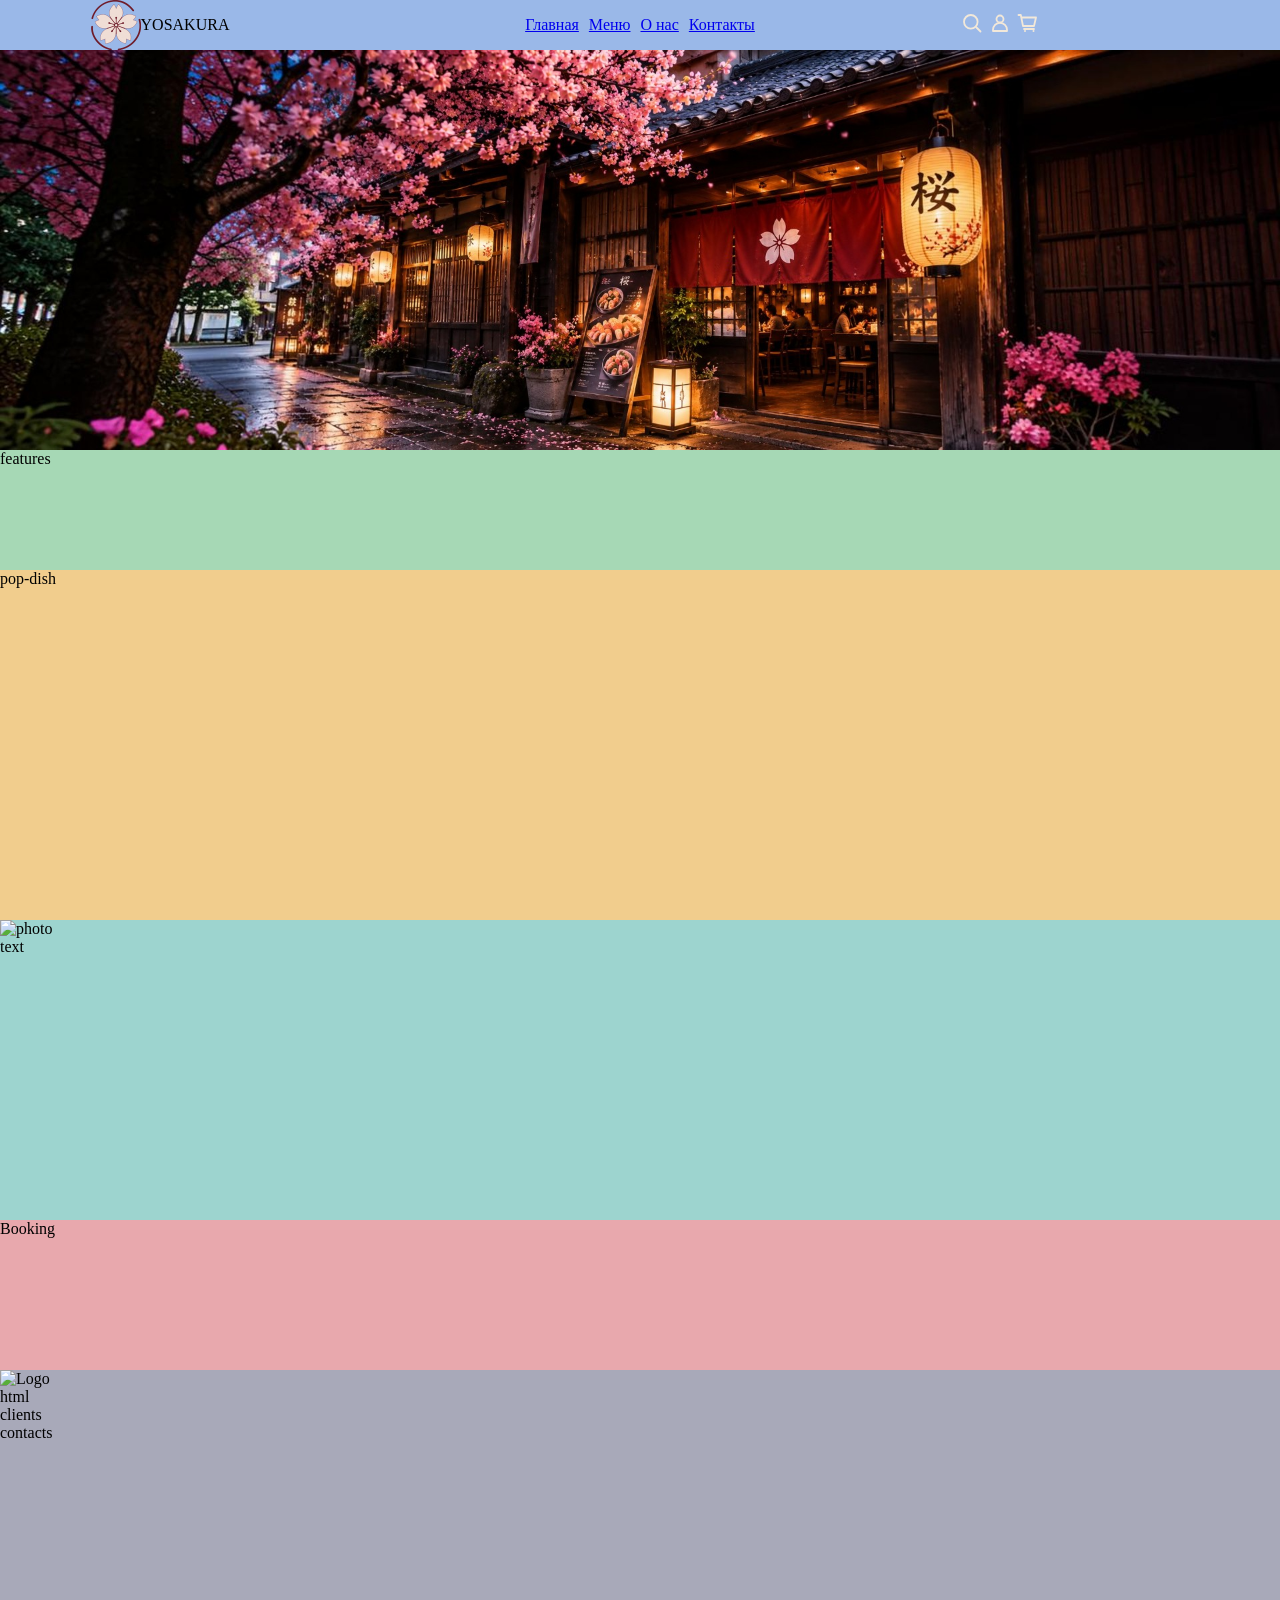
==== index.html @ 7509bf15 "first commit" ====
<!DOCTYPE html>
<html lang="en">
<head>
    <meta charset="UTF-8">
    <meta name="viewport" content="width=device-width, initial-scale=1.0">
    <link rel="stylesheet" href="style.css">
    <title>Yosakura</title>
</head>
<body>
    <div id ="wrapper">
        <header id ="header">
            <div class="logo">
                <img src="/img/logo.png" alt="logo">
                <span>YOSAKURA</span>
            </div>

            <nav>
                <a href="index.html">Главная</a>
                <a href="menu.html">Меню</a>
                <a href="about.html">О нас</a>
                <a href="contacts.html">Контакты</a>
            </nav>

            <div id = "icons">
                <img src="/img/search.svg" alt="search">
                <img src="/img/account.svg" alt="account">
                <img src="/img/cart.svg" alt="cart">
            </div>

        </header>

        <div id ="body">
            
            <div id="hero">
                <img src="/img/banner_pc.png" alt="banner">
            </div>
            
            <div id="features">
                features
            </div>

            <div id ="pop-dish">
                pop-dish
            </div>

            <div id = "about">
                <div class ="photo">
                    <img src="..." alt="photo">
                </div>
                <div class ="text">
                    text
                </div>
            </div>

            <div id = "booking">
                Booking
            </div>
        </div>

        <footer id ="footer">
            <div class="logo">
                <img src="..." alt="Logo">
            </div>
            <div class="html">html</div>
            <div class="for-clients">clients</div>
            <div class="contacts">contacts</div>
        </footer>

    </div>
</body>
</html>
---- style.css ----
* {
    margin: 0;
    padding: 0;
    box-sizing: border-box;
}

#wrapper {
    display: grid;
    grid-template-columns: 1fr;
    grid-template-rows: auto 1fr auto;
    min-height: 100vh;
}

#header {
    display:grid;
    grid-template-columns: 1fr 2fr 1fr;
    background-color: #9ab8e8;
    min-height: 5vh;
    align-items: center;
}

#header .logo{
    display:flex;
    align-items: center;
    justify-content: center;

}

#header .logo img{
    width: 50px;
}

#header .logo img{
    width: 50px;
}

#header nav{
    display:flex;
    justify-content: center;
    gap:10px;
}



#body {
    display: flex;
    flex-direction: column;
}

#hero {
    display:flex;
    background-color: #d4a3d8;
    width:100%;
    justify-content: center;
    
}

#hero img{
    width:100%;
}

#features {
    background-color: #a6d8b5;
    min-height: 120px;
}

#pop-dish {
    background-color: #f1cd8d;
    min-height: 350px;
}

#about {
    background-color: #9dd4cf;
    min-height: 300px;
}

#booking {
    background-color: #e8a8ad;
    min-height: 150px;
}

#footer {
    background-color: #a8a9b9;
    min-height: 250px;
}
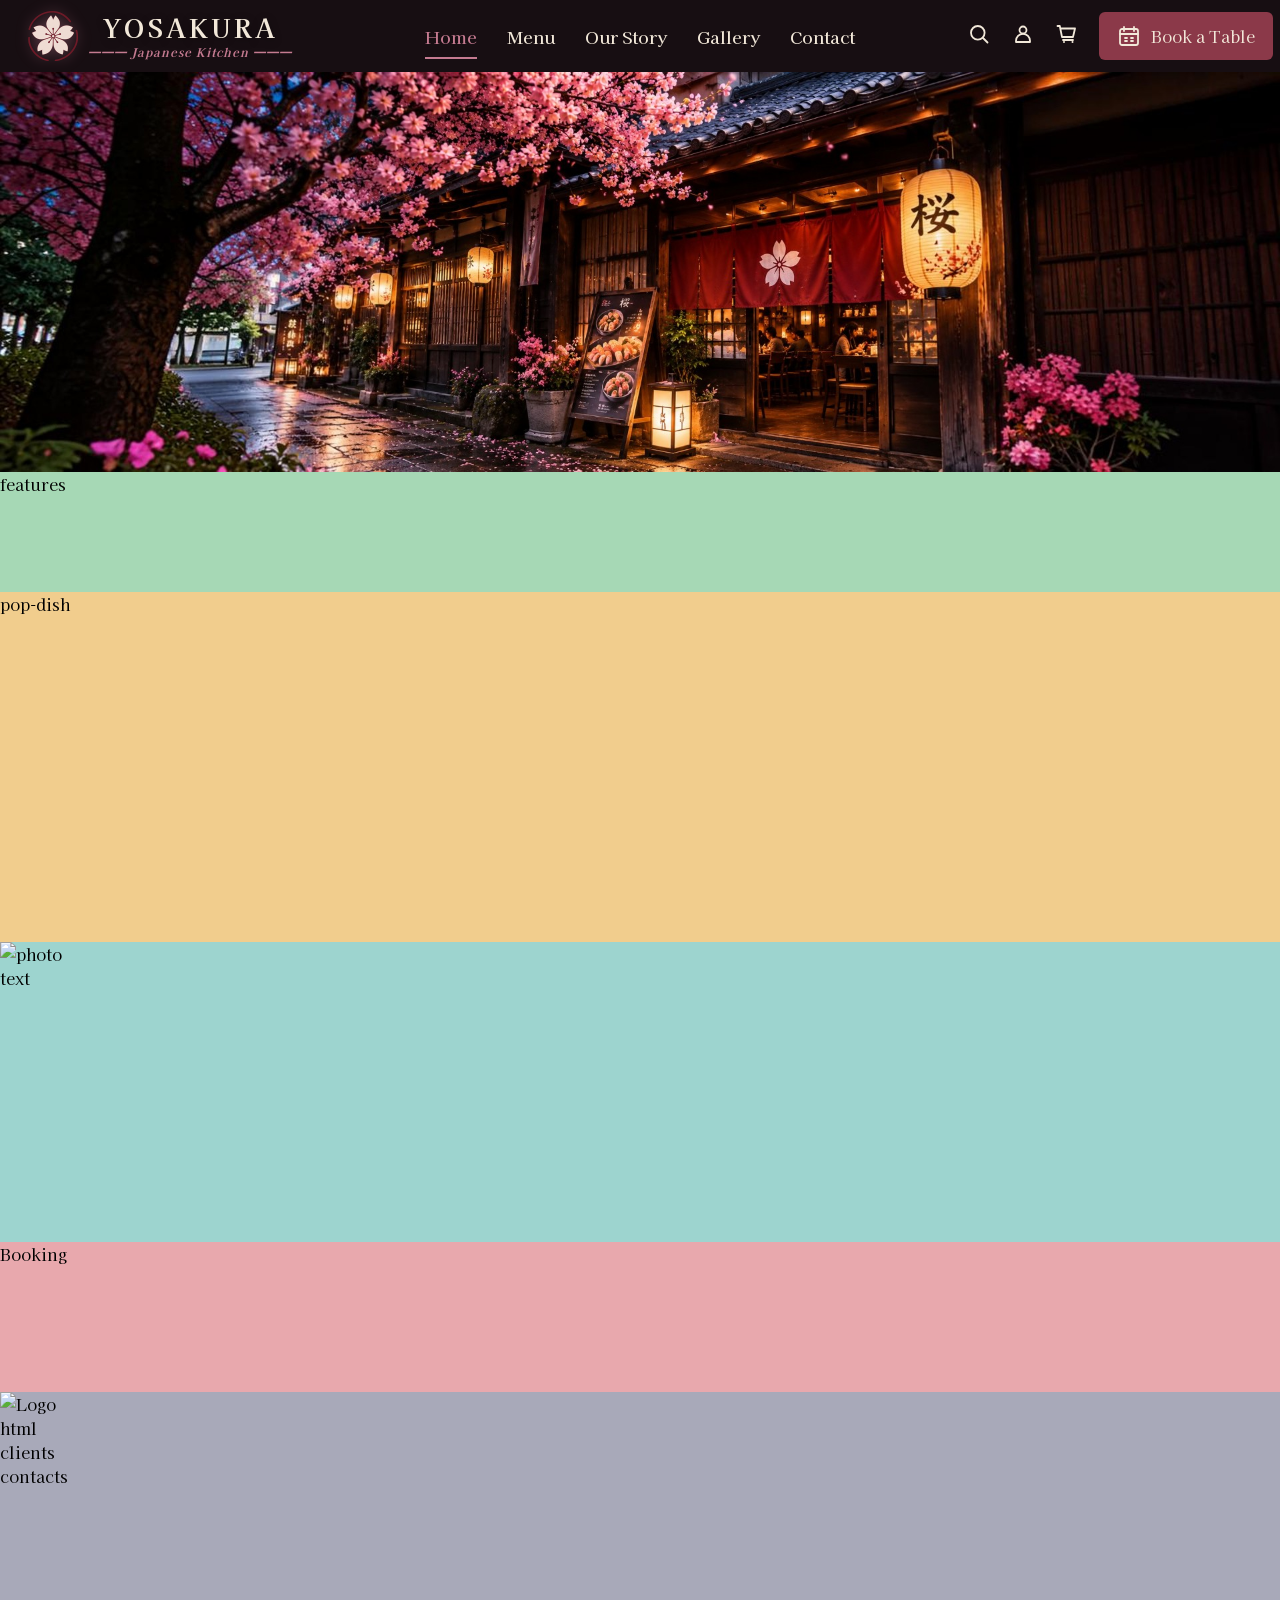
==== commit fe60baf5: "header" ====
--- a/index.html
+++ b/index.html
@@ -3,29 +3,41 @@
 <head>
     <meta charset="UTF-8">
     <meta name="viewport" content="width=device-width, initial-scale=1.0">
+    <link rel="preconnect" href="https://fonts.googleapis.com">
+<link rel="preconnect" href="https://fonts.gstatic.com" crossorigin>
+
+<link href="https://fonts.googleapis.com/css2?family=Kaisei+Decol:wght@400;500;700&family=LXGW+WenKai+TC&display=swap" rel="stylesheet">
+
+<link rel="stylesheet" href="style.css">
     <link rel="stylesheet" href="style.css">
     <title>Yosakura</title>
 </head>
 <body>
     <div id ="wrapper">
         <header id ="header">
-            <div class="logo">
+            <a href="index.html"  class="logo">
                 <img src="/img/logo.png" alt="logo">
+                <div class ="name">
                 <span>YOSAKURA</span>
-            </div>
+                <p>━━━ Japanese Kitchen ━━━</p>
+                </div>               
+            </a>
 
             <nav>
-                <a href="index.html">Главная</a>
-                <a href="menu.html">Меню</a>
-                <a href="about.html">О нас</a>
-                <a href="contacts.html">Контакты</a>
+                <a href="index.html" class="active">Home</a>
+                <a href="menu.html">Menu</a>
+                <a href="about.html">Our Story</a>
+                <a href="gallery.html">Gallery</a>
+                <a href="contacts.html">Contact</a>
             </nav>
 
             <div id = "icons">
-                <img src="/img/search.svg" alt="search">
-                <img src="/img/account.svg" alt="account">
-                <img src="/img/cart.svg" alt="cart">
+                <a href="#"><img src="/img/search.svg" alt="search"></a>
+                <a href="#"><img src="/img/account.svg" alt="account"></a>
+                <a href="#"><img src="/img/cart.svg" alt="cart"></a>
+                <a href="#" class ="book"><img src="/img/calendar.svg" alt="calendar"><span>Book a Table</span></a>
             </div>
+
 
         </header>
 
--- a/style.css
+++ b/style.css
@@ -2,6 +2,10 @@
     margin: 0;
     padding: 0;
     box-sizing: border-box;
+}
+
+body{
+    font-family: "Kaisei Decol";
 }
 
 #wrapper {
@@ -14,33 +18,141 @@
 #header {
     display:grid;
     grid-template-columns: 1fr 2fr 1fr;
-    background-color: #9ab8e8;
-    min-height: 5vh;
+    background-color: #170E12;
+    min-height: 8vh;
     align-items: center;
+    color:#F2E8D9;
 }
 
 #header .logo{
     display:flex;
     align-items: center;
     justify-content: center;
-
+    gap:10px;
+    text-decoration: none;
 }
 
 #header .logo img{
     width: 50px;
+    filter: drop-shadow(0 0 7px rgba(197, 123, 145, 0.4));
+    transition: filter 0.5s ease;
+
 }
 
-#header .logo img{
-    width: 50px;
+#header .logo:hover img{
+    filter: drop-shadow(0 0 13px rgba(197, 123, 145, 0.7));
 }
 
-#header nav{
-    display:flex;
-    justify-content: center;
-    gap:10px;
+#header .logo .name{
+    text-align: center;
+    font-weight: 700;
+    color:#F2E8D9;
+    
+}
+
+#header .logo .name span{
+    font-size: 26px;
+    letter-spacing: 3px;
+    line-height: 1.1;
+    text-shadow: 0 2px 8px rgba(0, 0, 0, 0.4);
+    
+}
+
+#header .logo .name p{
+    font-size:12px;
+    color:#C57B91;
+    text-align: center;
+    letter-spacing: 1px;
+    font-style: italic;
 }
 
 
+
+
+#header nav {
+    display: flex;
+    justify-content: center;
+    align-items: center;
+    gap: 30px;
+}
+
+#header nav a {
+    position: relative;
+    text-decoration: none;
+    color: #F2E8D9;
+    font-size: 17px;
+    font-weight: 500;
+    padding: 10px 0;
+    white-space: nowrap;
+
+    transition: color 0.3s ease;
+}
+
+#header nav a::after {
+    content: "";
+    position: absolute;
+    bottom: 0;
+    left: 0;
+
+    width: 100%;
+    height: 2px;
+    background-color: #C57B91;
+
+    transform: scaleX(0);
+    transform-origin: center;
+    transition: transform 0.3s ease;
+}
+
+#header nav a:hover {
+    color: #C57B91;
+}
+
+#header nav a:hover::after {
+    transform: scaleX(1);
+}
+
+#header nav a.active {
+    color: #C57B91;
+}
+
+#header nav a.active::after {
+    transform: scaleX(1);
+}
+
+#header nav a.active {
+    color: #C57B91;
+}
+
+#header nav a.active::after {
+    transform: scaleX(1);
+}
+
+
+#header #icons{
+    display: flex;
+    align-items: center;
+    justify-content: center;
+    gap:20px;
+}
+
+#header #icons .book{
+    display:flex;
+    align-items: center;
+    justify-content: center;
+    gap:10px;
+    background-color: #8B3949;
+    color:#F2E8D9;
+    padding: 12px 18px;
+    border-radius: 6px;
+    text-decoration: none;
+    white-space: nowrap;
+
+    transition: background-color 0.3s ease;
+}
+
+#header #icons .book:hover {
+    background-color: #A64D65;
+}
 
 #body {
     display: flex;
--- a/style.css
+++ b/style.css
@@ -2,6 +2,10 @@
     margin: 0;
     padding: 0;
     box-sizing: border-box;
+}
+
+body{
+    font-family: "Kaisei Decol";
 }
 
 #wrapper {
@@ -14,33 +18,141 @@
 #header {
     display:grid;
     grid-template-columns: 1fr 2fr 1fr;
-    background-color: #9ab8e8;
-    min-height: 5vh;
+    background-color: #170E12;
+    min-height: 8vh;
     align-items: center;
+    color:#F2E8D9;
 }
 
 #header .logo{
     display:flex;
     align-items: center;
     justify-content: center;
-
+    gap:10px;
+    text-decoration: none;
 }
 
 #header .logo img{
     width: 50px;
+    filter: drop-shadow(0 0 7px rgba(197, 123, 145, 0.4));
+    transition: filter 0.5s ease;
+
 }
 
-#header .logo img{
-    width: 50px;
+#header .logo:hover img{
+    filter: drop-shadow(0 0 13px rgba(197, 123, 145, 0.7));
 }
 
-#header nav{
-    display:flex;
-    justify-content: center;
-    gap:10px;
+#header .logo .name{
+    text-align: center;
+    font-weight: 700;
+    color:#F2E8D9;
+    
+}
+
+#header .logo .name span{
+    font-size: 26px;
+    letter-spacing: 3px;
+    line-height: 1.1;
+    text-shadow: 0 2px 8px rgba(0, 0, 0, 0.4);
+    
+}
+
+#header .logo .name p{
+    font-size:12px;
+    color:#C57B91;
+    text-align: center;
+    letter-spacing: 1px;
+    font-style: italic;
 }
 
 
+
+
+#header nav {
+    display: flex;
+    justify-content: center;
+    align-items: center;
+    gap: 30px;
+}
+
+#header nav a {
+    position: relative;
+    text-decoration: none;
+    color: #F2E8D9;
+    font-size: 17px;
+    font-weight: 500;
+    padding: 10px 0;
+    white-space: nowrap;
+
+    transition: color 0.3s ease;
+}
+
+#header nav a::after {
+    content: "";
+    position: absolute;
+    bottom: 0;
+    left: 0;
+
+    width: 100%;
+    height: 2px;
+    background-color: #C57B91;
+
+    transform: scaleX(0);
+    transform-origin: center;
+    transition: transform 0.3s ease;
+}
+
+#header nav a:hover {
+    color: #C57B91;
+}
+
+#header nav a:hover::after {
+    transform: scaleX(1);
+}
+
+#header nav a.active {
+    color: #C57B91;
+}
+
+#header nav a.active::after {
+    transform: scaleX(1);
+}
+
+#header nav a.active {
+    color: #C57B91;
+}
+
+#header nav a.active::after {
+    transform: scaleX(1);
+}
+
+
+#header #icons{
+    display: flex;
+    align-items: center;
+    justify-content: center;
+    gap:20px;
+}
+
+#header #icons .book{
+    display:flex;
+    align-items: center;
+    justify-content: center;
+    gap:10px;
+    background-color: #8B3949;
+    color:#F2E8D9;
+    padding: 12px 18px;
+    border-radius: 6px;
+    text-decoration: none;
+    white-space: nowrap;
+
+    transition: background-color 0.3s ease;
+}
+
+#header #icons .book:hover {
+    background-color: #A64D65;
+}
 
 #body {
     display: flex;
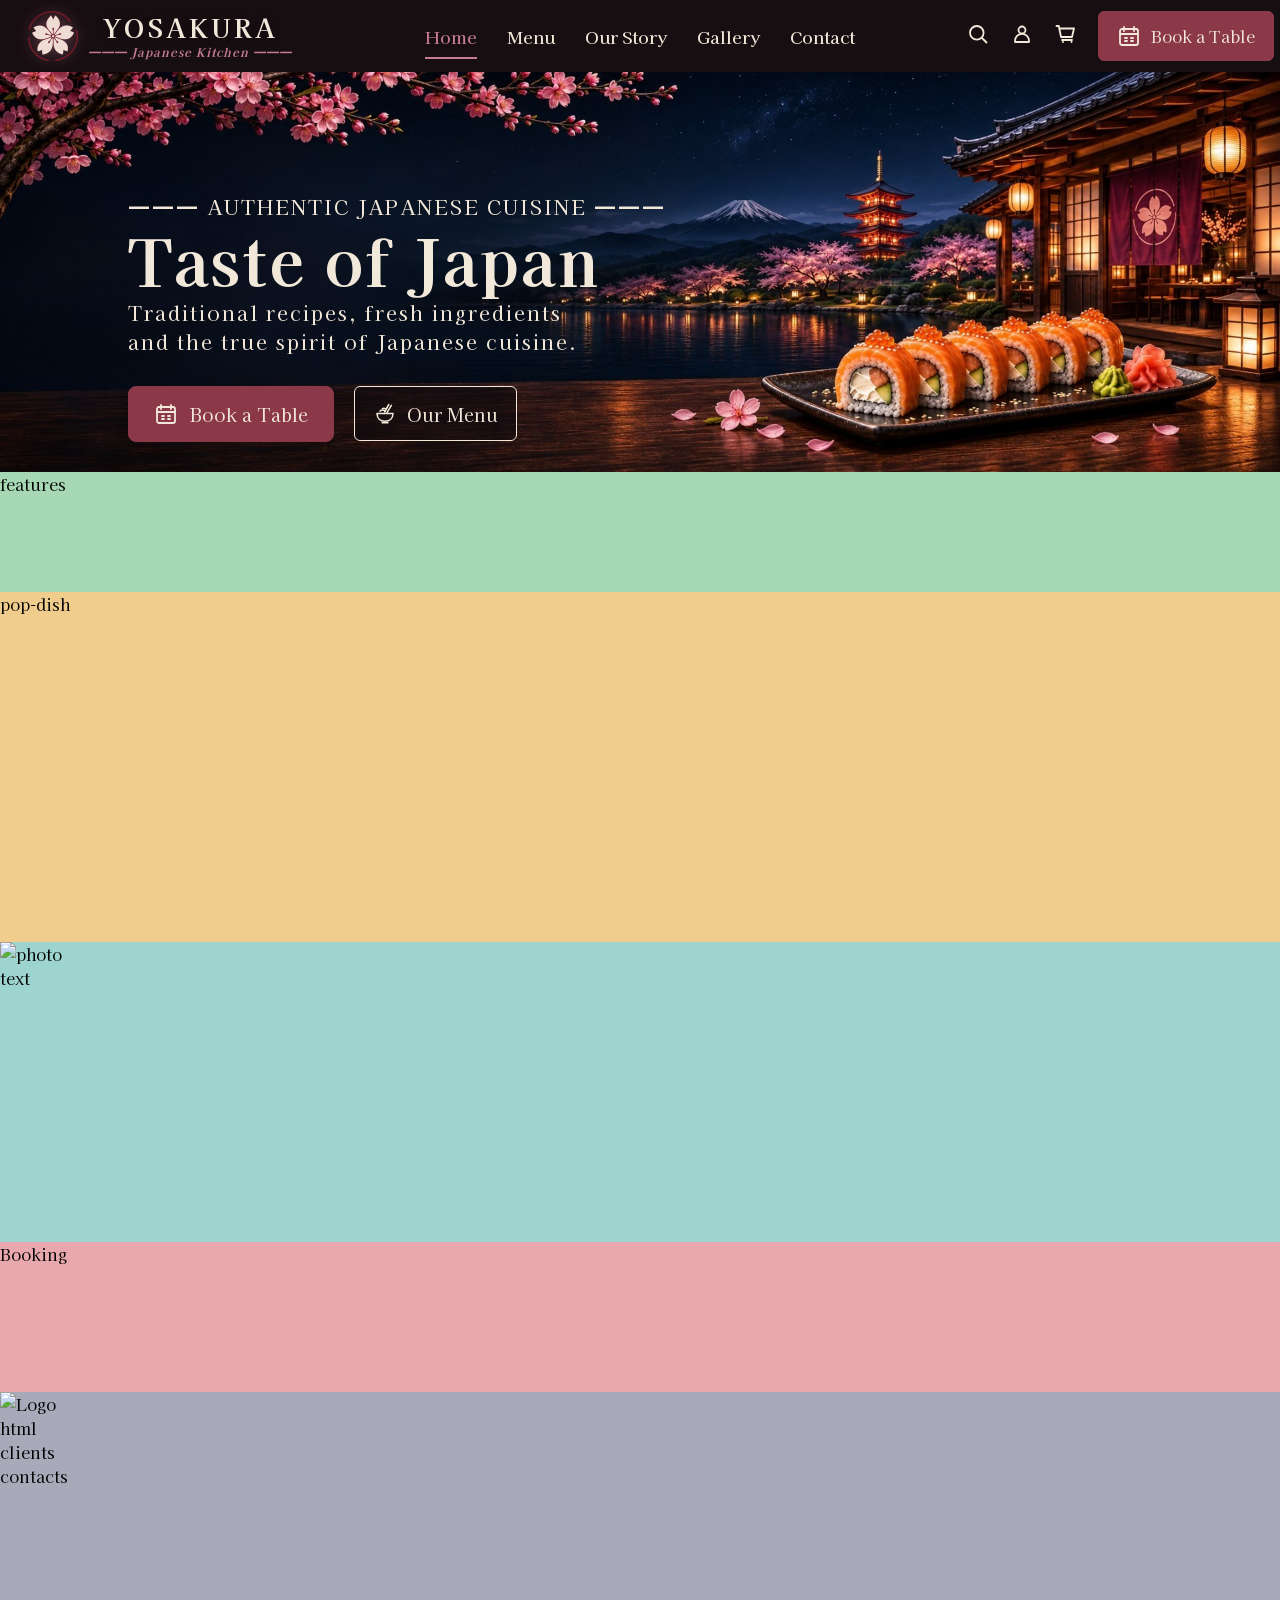
==== commit ec5842ca: "hero" ====
--- a/index.html
+++ b/index.html
@@ -44,7 +44,16 @@
         <div id ="body">
             
             <div id="hero">
-                <img src="/img/banner_pc.png" alt="banner">
+                <img src="/img/banner.jpg" alt="banner">
+                <div class = "banner-text">
+                    <p>━━━  AUTHENTIC JAPANESE CUISINE  ━━━</p>
+                    <h1>Taste of Japan</h1>
+                    <p>Traditional recipes, fresh ingredients<br>and the true spirit of Japanese cuisine.</p>
+                    <div class="button">
+                        <a href="#" class ="book"><img src="/img/calendar.svg" alt="calendar"><span>Book a Table</span></a>
+                        <a href="#" class ="menu"><img src="/img/menu.svg" alt="menu"><span>Our Menu</span></a>
+                    </div>
+                </div>
             </div>
             
             <div id="features">
--- a/style.css
+++ b/style.css
@@ -135,12 +135,13 @@
     gap:20px;
 }
 
-#header #icons .book{
+.book{
     display:flex;
     align-items: center;
     justify-content: center;
     gap:10px;
     background-color: #8B3949;
+    border:1px solid #8B3949;
     color:#F2E8D9;
     padding: 12px 18px;
     border-radius: 6px;
@@ -150,8 +151,11 @@
     transition: background-color 0.3s ease;
 }
 
-#header #icons .book:hover {
+
+
+.book:hover{
     background-color: #A64D65;
+    transform:translateY(-3px);
 }
 
 #body {
@@ -164,11 +168,82 @@
     background-color: #d4a3d8;
     width:100%;
     justify-content: center;
+    position:relative;
     
 }
 
 #hero img{
     width:100%;
+}
+
+.banner-text{
+    display:flex;
+    align-items:flex-start;
+    flex-direction: column;
+    position: absolute;
+    top:30%;
+    left:10%;
+    color:#F2E8D9;
+}
+
+.banner-text p{
+    font-size:18px;
+    letter-spacing:2px;
+}
+
+.banner-text h1 {
+    font-size: 64px;
+    line-height: 1.2;
+    letter-spacing:2px;
+    text-align: center;
+}
+
+.banner-text p {
+    font-size: 20px;
+}
+
+#hero .button{
+    display:flex;
+    align-items: center;
+    gap:20px;
+    margin-top:30px;
+}
+
+#hero .button a{
+    display:flex;
+    align-items:center;
+    justify-content: center;
+    gap:12px;
+    padding:14px 25px;
+    min-height:55px;
+    font-size:18px;
+
+    text-decoration:none;
+    white-space:nowrap;
+    border-radius:8px;
+    transition:0.3s ease;
+}
+
+#hero .button .menu{
+    display:flex;
+    align-items: center;
+    justify-content: center;
+    gap:10px;
+    border:3px solid #8B3949;
+    color:#F2E8D9;
+    background-color: rgba(15,10,15,0.5);
+    border:1px solid #F2E8D9;
+    padding: 12px 18px;
+    border-radius: 6px;
+    text-decoration: none;
+    white-space: nowrap;
+    transition: background-color 0.3s ease;
+}
+
+#hero .button .menu:hover{
+    background-color:#8B3949;
+    border-color:#8B3949;
+    transform:translateY(-3px);
 }
 
 #features {
--- a/style.css
+++ b/style.css
@@ -135,12 +135,13 @@
     gap:20px;
 }
 
-#header #icons .book{
+.book{
     display:flex;
     align-items: center;
     justify-content: center;
     gap:10px;
     background-color: #8B3949;
+    border:1px solid #8B3949;
     color:#F2E8D9;
     padding: 12px 18px;
     border-radius: 6px;
@@ -150,8 +151,11 @@
     transition: background-color 0.3s ease;
 }
 
-#header #icons .book:hover {
+
+
+.book:hover{
     background-color: #A64D65;
+    transform:translateY(-3px);
 }
 
 #body {
@@ -164,11 +168,82 @@
     background-color: #d4a3d8;
     width:100%;
     justify-content: center;
+    position:relative;
     
 }
 
 #hero img{
     width:100%;
+}
+
+.banner-text{
+    display:flex;
+    align-items:flex-start;
+    flex-direction: column;
+    position: absolute;
+    top:30%;
+    left:10%;
+    color:#F2E8D9;
+}
+
+.banner-text p{
+    font-size:18px;
+    letter-spacing:2px;
+}
+
+.banner-text h1 {
+    font-size: 64px;
+    line-height: 1.2;
+    letter-spacing:2px;
+    text-align: center;
+}
+
+.banner-text p {
+    font-size: 20px;
+}
+
+#hero .button{
+    display:flex;
+    align-items: center;
+    gap:20px;
+    margin-top:30px;
+}
+
+#hero .button a{
+    display:flex;
+    align-items:center;
+    justify-content: center;
+    gap:12px;
+    padding:14px 25px;
+    min-height:55px;
+    font-size:18px;
+
+    text-decoration:none;
+    white-space:nowrap;
+    border-radius:8px;
+    transition:0.3s ease;
+}
+
+#hero .button .menu{
+    display:flex;
+    align-items: center;
+    justify-content: center;
+    gap:10px;
+    border:3px solid #8B3949;
+    color:#F2E8D9;
+    background-color: rgba(15,10,15,0.5);
+    border:1px solid #F2E8D9;
+    padding: 12px 18px;
+    border-radius: 6px;
+    text-decoration: none;
+    white-space: nowrap;
+    transition: background-color 0.3s ease;
+}
+
+#hero .button .menu:hover{
+    background-color:#8B3949;
+    border-color:#8B3949;
+    transform:translateY(-3px);
 }
 
 #features {
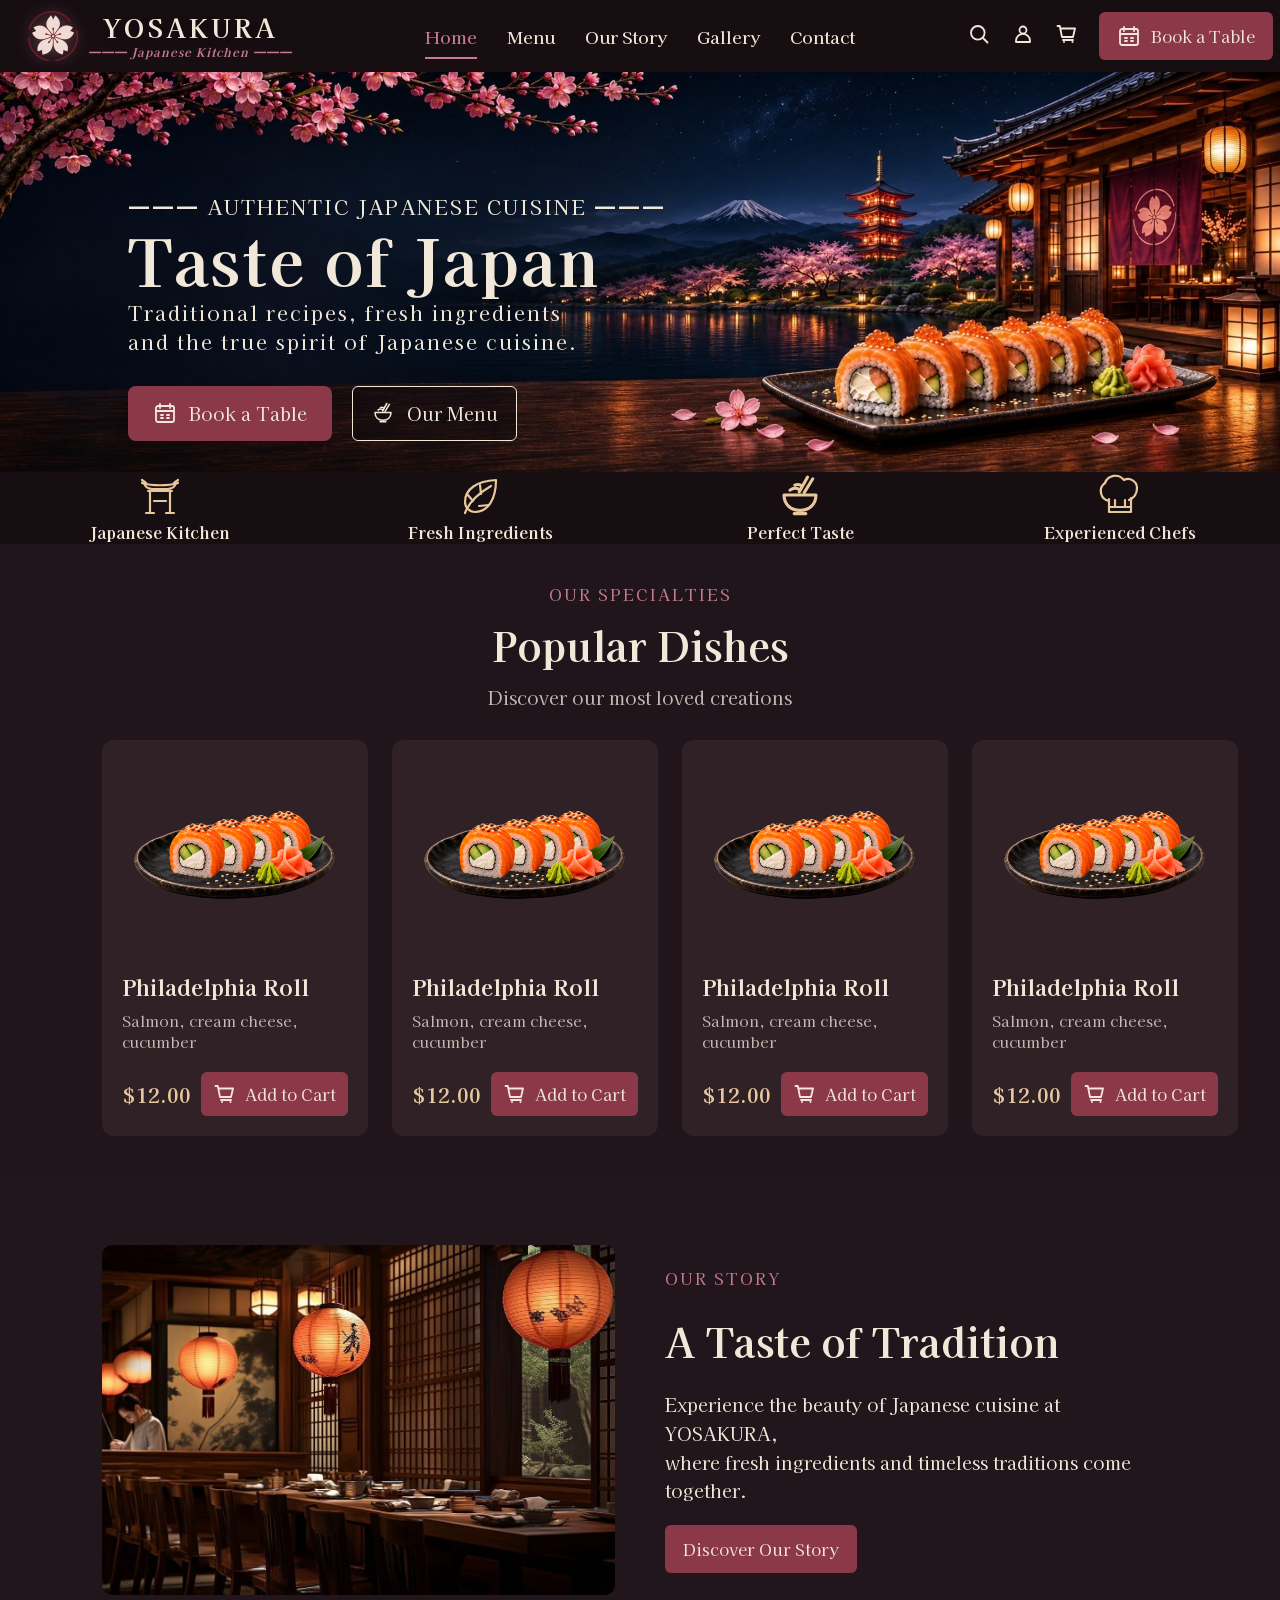
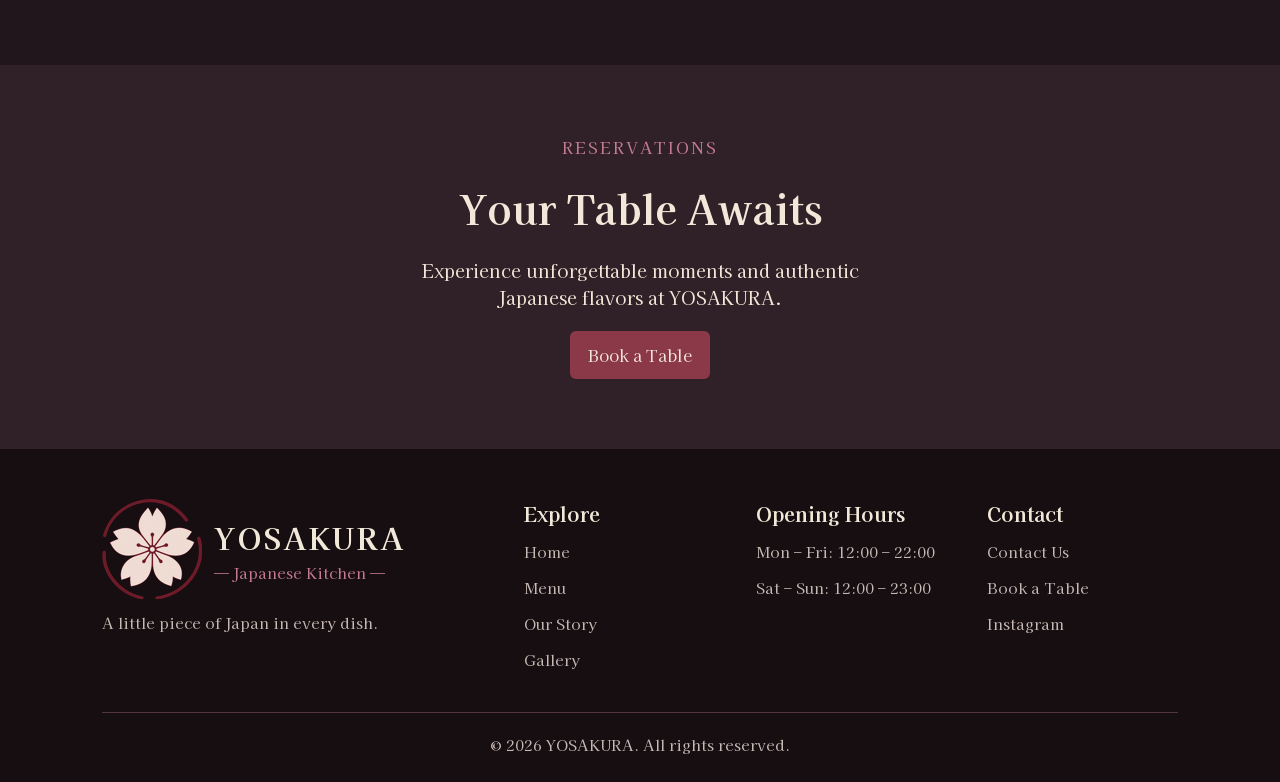
==== commit 5b2957b8: "Home" ====
--- a/index.html
+++ b/index.html
@@ -57,34 +57,117 @@
             </div>
             
             <div id="features">
-                features
+                <div><img src="/img/japanese-classics.svg" alt="japan_clasic"></a><p>Japanese Kitchen</p></div>
+                <div><img src="/img/fresh-ingredients.svg" alt="fresh_ingrdnts"></a><p>Fresh Ingredients</p></div>
+                <div><img src="/img/perfect_taste.svg" alt="r"></a><p>Perfect Taste</p></div>
+                <div><img src="/img/experienced-chefs.svg" alt="exp_chefs"></a><p>Experienced Chefs</p></div>
             </div>
 
             <div id ="pop-dish">
-                pop-dish
+                <p>OUR SPECIALTIES</p>
+                <h2>Popular Dishes</h2>
+                <p>Discover our most loved creations</p>
+                <div class = "cards-line">
+                    <div class="card">
+                        <img src="/img/menu/philadelphia_full_plate.png" alt= "philadelphia">
+                        <h3>Philadelphia Roll</h3>
+                        <p class="contain">Salmon, cream cheese, cucumber</p>
+                        <div class="card-bottom">
+                            <p class="price">$12.00</p>
+                            <a href="#" class="cart-but"><img src="/img/cart.svg" alt="add-to-cart">Add to Cart</a>
+                        </div>
+                    </div>
+
+                    <div class="card">
+                        <img src="/img/menu/philadelphia_full_plate.png" alt= "philadelphia">
+                        <h3>Philadelphia Roll</h3>
+                        <p class="contain">Salmon, cream cheese, cucumber</p>
+                        <div class="card-bottom">
+                            <p class="price">$12.00</p>
+                            <a href="#" class="cart-but"><img src="/img/cart.svg" alt="add-to-cart">Add to Cart</a>
+                        </div>
+                    </div>
+
+                    <div class="card">
+                        <img src="/img/menu/philadelphia_full_plate.png" alt= "philadelphia">
+                        <h3>Philadelphia Roll</h3>
+                        <p class="contain">Salmon, cream cheese, cucumber</p>
+                        <div class="card-bottom">
+                            <p class="price">$12.00</p>
+                            <a href="#" class="cart-but"><img src="/img/cart.svg" alt="add-to-cart">Add to Cart</a>
+                        </div>
+                    </div>
+
+                    <div class="card">
+                        <img src="/img/menu/philadelphia_full_plate.png" alt= "philadelphia">
+                        <h3>Philadelphia Roll</h3>
+                        <p class="contain">Salmon, cream cheese, cucumber</p>
+                        <div class="card-bottom">
+                            <p class="price">$12.00</p>
+                            <a href="#" class="cart-but"><img src="/img/cart.svg" alt="add-to-cart">Add to Cart</a>
+                        </div>
+                    </div>
+
+
+                </div>
             </div>
 
             <div id = "about">
-                <div class ="photo">
-                    <img src="..." alt="photo">
+                <div class ="about_img">
+                    <img src="/img/restr.jfif" alt="restaraunt">
                 </div>
-                <div class ="text">
-                    text
+                <div class ="about_text">
+                    <p>OUR STORY</p>
+                    <h2>A Taste of Tradition</h2>
+                    <p>Experience the beauty of Japanese cuisine at YOSAKURA,<br>where fresh ingredients and timeless traditions come together.</p>
+                    <a href="about.html" class="book">Discover Our Story</a>
                 </div>
             </div>
 
             <div id = "booking">
-                Booking
+                <p>RESERVATIONS</p>
+                <h2>Your Table Awaits</h2>
+                <p>Experience unforgettable moments and authentic<br>Japanese flavors at YOSAKURA.</p>
+                <a href="booking.html" class="book">Book a Table</a>
             </div>
         </div>
+        
+        <footer id="footer">
+            <div class="footer-col">
+                <a href="index.html" class="footer-logo">
+                    <img src="/img/logo.png" alt="logo">
+                    <div>
+                        <h2>YOSAKURA</h2>
+                        <p>— Japanese Kitchen —</p>
+                    </div>
+                </a>
+                <p>A little piece of Japan in every dish.</p>
+            </div>
 
-        <footer id ="footer">
-            <div class="logo">
-                <img src="..." alt="Logo">
+            <div class="footer-col">
+                <h3>Explore</h3>
+                <a href="index.html">Home</a>
+                <a href="menu.html">Menu</a>
+                <a href="about.html">Our Story</a>
+                <a href="gallery.html">Gallery</a>
             </div>
-            <div class="html">html</div>
-            <div class="for-clients">clients</div>
-            <div class="contacts">contacts</div>
+
+            <div class="footer-col">
+                <h3>Opening Hours</h3>
+                <p>Mon – Fri: 12:00 – 22:00</p>
+                <p>Sat – Sun: 12:00 – 23:00</p>
+            </div>
+
+            <div class="footer-col">
+                <h3>Contact</h3>
+                <a href="contact.html">Contact Us</a>
+                <a href="booking.html">Book a Table</a>
+                <a href="#">Instagram</a>
+            </div>
+
+            <div class="footer-bottom">
+                <p>© 2026 YOSAKURA. All rights reserved.</p>
+            </div>
         </footer>
 
     </div>
--- a/style.css
+++ b/style.css
@@ -61,7 +61,6 @@
 #header .logo .name p{
     font-size:12px;
     color:#C57B91;
-    text-align: center;
     letter-spacing: 1px;
     font-style: italic;
 }
@@ -141,7 +140,6 @@
     justify-content: center;
     gap:10px;
     background-color: #8B3949;
-    border:1px solid #8B3949;
     color:#F2E8D9;
     padding: 12px 18px;
     border-radius: 6px;
@@ -165,14 +163,12 @@
 
 #hero {
     display:flex;
-    background-color: #d4a3d8;
     width:100%;
-    justify-content: center;
     position:relative;
     
 }
 
-#hero img{
+#hero > img{
     width:100%;
 }
 
@@ -225,48 +221,256 @@
 }
 
 #hero .button .menu{
-    display:flex;
-    align-items: center;
-    justify-content: center;
-    gap:10px;
-    border:3px solid #8B3949;
     color:#F2E8D9;
     background-color: rgba(15,10,15,0.5);
     border:1px solid #F2E8D9;
     padding: 12px 18px;
     border-radius: 6px;
+}
+
+#hero .button .menu:hover{
+    background-color:#8B3949;
+    transform:translateY(-3px);
+}
+
+
+#features {
+    display:grid;
+    grid-template-columns: repeat(4,1fr);
+    height:8vh;
+    background-color: #170E12;
+}
+
+#features div{
+    display:flex;
+    flex-direction: column;
+    align-items: center;
+}
+
+#features div p{
+    color:#F2E8D9;
+    font-weight: 600;
+}
+
+
+
+#pop-dish {
+    background-color: #20151B;
+    padding: 3% 8%;
+    text-align: center;
+    color: #F2E8D9;
+}
+
+#pop-dish > p:first-child {
+    color: #C57B91;
+    font-size: 16px;
+    letter-spacing: 2px;
+}
+
+#pop-dish h2 {
+    font-size: 40px;
+    margin: 10px 0;
+}
+
+#pop-dish > p:nth-of-type(2) {
+    color: #C7B9B4;
+    font-size: 18px;
+}
+
+.cards-line {
+    display: grid;
+    grid-template-columns: repeat(4, 1fr);
+    gap: 24px;
+    margin-top: 30px;
+}
+
+.card {
+    background-color: #302127;
+    border-radius: 12px;
+    padding: 20px;
+    text-align: left;
+}
+
+.card > img {
+    width: 100%;
+    height: 190px;
+    object-fit: contain;
+}
+
+.card h3 {
+    font-size: 22px;
+    margin: 15px 0 8px;
+}
+
+.card .contain {
+    color: #C7B9B4;
+    font-size: 15px;
+}
+
+.card-bottom {
+    display: flex;
+    align-items: center;
+    justify-content: space-between;
+    gap: 10px;
+    margin-top: 20px;
+}
+
+.card .price {
+    color: #E7C79B;
+    font-size: 20px;
+    font-weight: bold;
+}
+
+.cart-but {
+    display: flex;
+    align-items: center;
+    gap: 8px;
+    background-color: #8B3949;
+    color: #F2E8D9;
+    padding: 10px 12px;
+    border-radius: 6px;
     text-decoration: none;
     white-space: nowrap;
-    transition: background-color 0.3s ease;
-}
-
-#hero .button .menu:hover{
-    background-color:#8B3949;
-    border-color:#8B3949;
-    transform:translateY(-3px);
-}
-
-#features {
-    background-color: #a6d8b5;
-    min-height: 120px;
-}
-
-#pop-dish {
-    background-color: #f1cd8d;
-    min-height: 350px;
-}
+}
+
+
+
+
+
+
 
 #about {
-    background-color: #9dd4cf;
-    min-height: 300px;
-}
+    display: grid;
+    grid-template-columns: 1fr 1fr;
+    align-items: center;
+    gap: 50px;
+    padding: 70px 8%;
+    background-color: #21161B;
+    color: #F2E8D9;
+}
+
+.about_img img {
+    display: block;
+    width: 100%;
+    height: 350px;
+    object-fit: cover;
+    border-radius: 10px;
+}
+
+.about_text {
+    display: flex;
+    flex-direction: column;
+    align-items: flex-start;
+    gap: 20px;
+}
+
+.about_text p {
+    font-size: 18px;
+    line-height: 1.6;
+}
+
+.about_text p:first-child {
+    color: #C57B91;
+    font-size: 16px;
+    letter-spacing: 2px;
+}
+
+.about_text h2 {
+    font-size: 40px;
+}
+
+
+
+
+
+
+
+
+
 
 #booking {
-    background-color: #e8a8ad;
-    min-height: 150px;
-}
+    display: flex;
+    flex-direction: column;
+    align-items: center;
+    gap: 20px;
+    padding: 70px 8%;
+    background-color: #302027;
+    color: #F2E8D9;
+    text-align: center;
+}
+
+#booking p {
+    font-size: 18px;
+    line-height: 1.5;
+}
+
+#booking p:first-child {
+    color: #C57B91;
+    font-size: 16px;
+    letter-spacing: 2px;
+}
+
+#booking h2 {
+    font-size: 40px;
+}
+
+
+
+
 
 #footer {
-    background-color: #a8a9b9;
-    min-height: 250px;
+    display: grid;
+    grid-template-columns: 2fr 1fr 1fr 1fr;
+    gap: 40px;
+    padding: 50px 8% 25px;
+    background-color: #170E12;
+    color: #F2E8D9;
+}
+
+.footer-logo {
+    display: flex;
+    align-items: center;
+    gap: 12px;
+}
+
+.footer-logo h2 {
+    letter-spacing: 2px;
+}
+
+#footer .footer-logo p {
+    color: #C57B91;
+}
+
+.footer-col {
+    display: flex;
+    flex-direction: column;
+    align-items: flex-start;
+    gap: 12px;
+}
+
+#footer h2 {
+    font-size: 30px;
+    color: #F2E8D9;
+}
+
+#footer h3 {
+    font-size: 20px;
+}
+
+#footer p, #footer a {
+    font-size: 15px;
+    line-height: 1.6;
+    color: #C7B9B4;
+    text-decoration: none;
+}
+
+#footer a:hover {
+    color: #C57B91;
+}
+
+.footer-bottom {
+    grid-column: 1 / -1;
+    border-top: 1px solid #513640;
+    padding-top: 20px;
+    text-align: center;
 }
--- a/style.css
+++ b/style.css
@@ -61,7 +61,6 @@
 #header .logo .name p{
     font-size:12px;
     color:#C57B91;
-    text-align: center;
     letter-spacing: 1px;
     font-style: italic;
 }
@@ -141,7 +140,6 @@
     justify-content: center;
     gap:10px;
     background-color: #8B3949;
-    border:1px solid #8B3949;
     color:#F2E8D9;
     padding: 12px 18px;
     border-radius: 6px;
@@ -165,14 +163,12 @@
 
 #hero {
     display:flex;
-    background-color: #d4a3d8;
     width:100%;
-    justify-content: center;
     position:relative;
     
 }
 
-#hero img{
+#hero > img{
     width:100%;
 }
 
@@ -225,48 +221,256 @@
 }
 
 #hero .button .menu{
-    display:flex;
-    align-items: center;
-    justify-content: center;
-    gap:10px;
-    border:3px solid #8B3949;
     color:#F2E8D9;
     background-color: rgba(15,10,15,0.5);
     border:1px solid #F2E8D9;
     padding: 12px 18px;
     border-radius: 6px;
+}
+
+#hero .button .menu:hover{
+    background-color:#8B3949;
+    transform:translateY(-3px);
+}
+
+
+#features {
+    display:grid;
+    grid-template-columns: repeat(4,1fr);
+    height:8vh;
+    background-color: #170E12;
+}
+
+#features div{
+    display:flex;
+    flex-direction: column;
+    align-items: center;
+}
+
+#features div p{
+    color:#F2E8D9;
+    font-weight: 600;
+}
+
+
+
+#pop-dish {
+    background-color: #20151B;
+    padding: 3% 8%;
+    text-align: center;
+    color: #F2E8D9;
+}
+
+#pop-dish > p:first-child {
+    color: #C57B91;
+    font-size: 16px;
+    letter-spacing: 2px;
+}
+
+#pop-dish h2 {
+    font-size: 40px;
+    margin: 10px 0;
+}
+
+#pop-dish > p:nth-of-type(2) {
+    color: #C7B9B4;
+    font-size: 18px;
+}
+
+.cards-line {
+    display: grid;
+    grid-template-columns: repeat(4, 1fr);
+    gap: 24px;
+    margin-top: 30px;
+}
+
+.card {
+    background-color: #302127;
+    border-radius: 12px;
+    padding: 20px;
+    text-align: left;
+}
+
+.card > img {
+    width: 100%;
+    height: 190px;
+    object-fit: contain;
+}
+
+.card h3 {
+    font-size: 22px;
+    margin: 15px 0 8px;
+}
+
+.card .contain {
+    color: #C7B9B4;
+    font-size: 15px;
+}
+
+.card-bottom {
+    display: flex;
+    align-items: center;
+    justify-content: space-between;
+    gap: 10px;
+    margin-top: 20px;
+}
+
+.card .price {
+    color: #E7C79B;
+    font-size: 20px;
+    font-weight: bold;
+}
+
+.cart-but {
+    display: flex;
+    align-items: center;
+    gap: 8px;
+    background-color: #8B3949;
+    color: #F2E8D9;
+    padding: 10px 12px;
+    border-radius: 6px;
     text-decoration: none;
     white-space: nowrap;
-    transition: background-color 0.3s ease;
-}
-
-#hero .button .menu:hover{
-    background-color:#8B3949;
-    border-color:#8B3949;
-    transform:translateY(-3px);
-}
-
-#features {
-    background-color: #a6d8b5;
-    min-height: 120px;
-}
-
-#pop-dish {
-    background-color: #f1cd8d;
-    min-height: 350px;
-}
+}
+
+
+
+
+
+
 
 #about {
-    background-color: #9dd4cf;
-    min-height: 300px;
-}
+    display: grid;
+    grid-template-columns: 1fr 1fr;
+    align-items: center;
+    gap: 50px;
+    padding: 70px 8%;
+    background-color: #21161B;
+    color: #F2E8D9;
+}
+
+.about_img img {
+    display: block;
+    width: 100%;
+    height: 350px;
+    object-fit: cover;
+    border-radius: 10px;
+}
+
+.about_text {
+    display: flex;
+    flex-direction: column;
+    align-items: flex-start;
+    gap: 20px;
+}
+
+.about_text p {
+    font-size: 18px;
+    line-height: 1.6;
+}
+
+.about_text p:first-child {
+    color: #C57B91;
+    font-size: 16px;
+    letter-spacing: 2px;
+}
+
+.about_text h2 {
+    font-size: 40px;
+}
+
+
+
+
+
+
+
+
+
 
 #booking {
-    background-color: #e8a8ad;
-    min-height: 150px;
-}
+    display: flex;
+    flex-direction: column;
+    align-items: center;
+    gap: 20px;
+    padding: 70px 8%;
+    background-color: #302027;
+    color: #F2E8D9;
+    text-align: center;
+}
+
+#booking p {
+    font-size: 18px;
+    line-height: 1.5;
+}
+
+#booking p:first-child {
+    color: #C57B91;
+    font-size: 16px;
+    letter-spacing: 2px;
+}
+
+#booking h2 {
+    font-size: 40px;
+}
+
+
+
+
 
 #footer {
-    background-color: #a8a9b9;
-    min-height: 250px;
+    display: grid;
+    grid-template-columns: 2fr 1fr 1fr 1fr;
+    gap: 40px;
+    padding: 50px 8% 25px;
+    background-color: #170E12;
+    color: #F2E8D9;
+}
+
+.footer-logo {
+    display: flex;
+    align-items: center;
+    gap: 12px;
+}
+
+.footer-logo h2 {
+    letter-spacing: 2px;
+}
+
+#footer .footer-logo p {
+    color: #C57B91;
+}
+
+.footer-col {
+    display: flex;
+    flex-direction: column;
+    align-items: flex-start;
+    gap: 12px;
+}
+
+#footer h2 {
+    font-size: 30px;
+    color: #F2E8D9;
+}
+
+#footer h3 {
+    font-size: 20px;
+}
+
+#footer p, #footer a {
+    font-size: 15px;
+    line-height: 1.6;
+    color: #C7B9B4;
+    text-decoration: none;
+}
+
+#footer a:hover {
+    color: #C57B91;
+}
+
+.footer-bottom {
+    grid-column: 1 / -1;
+    border-top: 1px solid #513640;
+    padding-top: 20px;
+    text-align: center;
 }
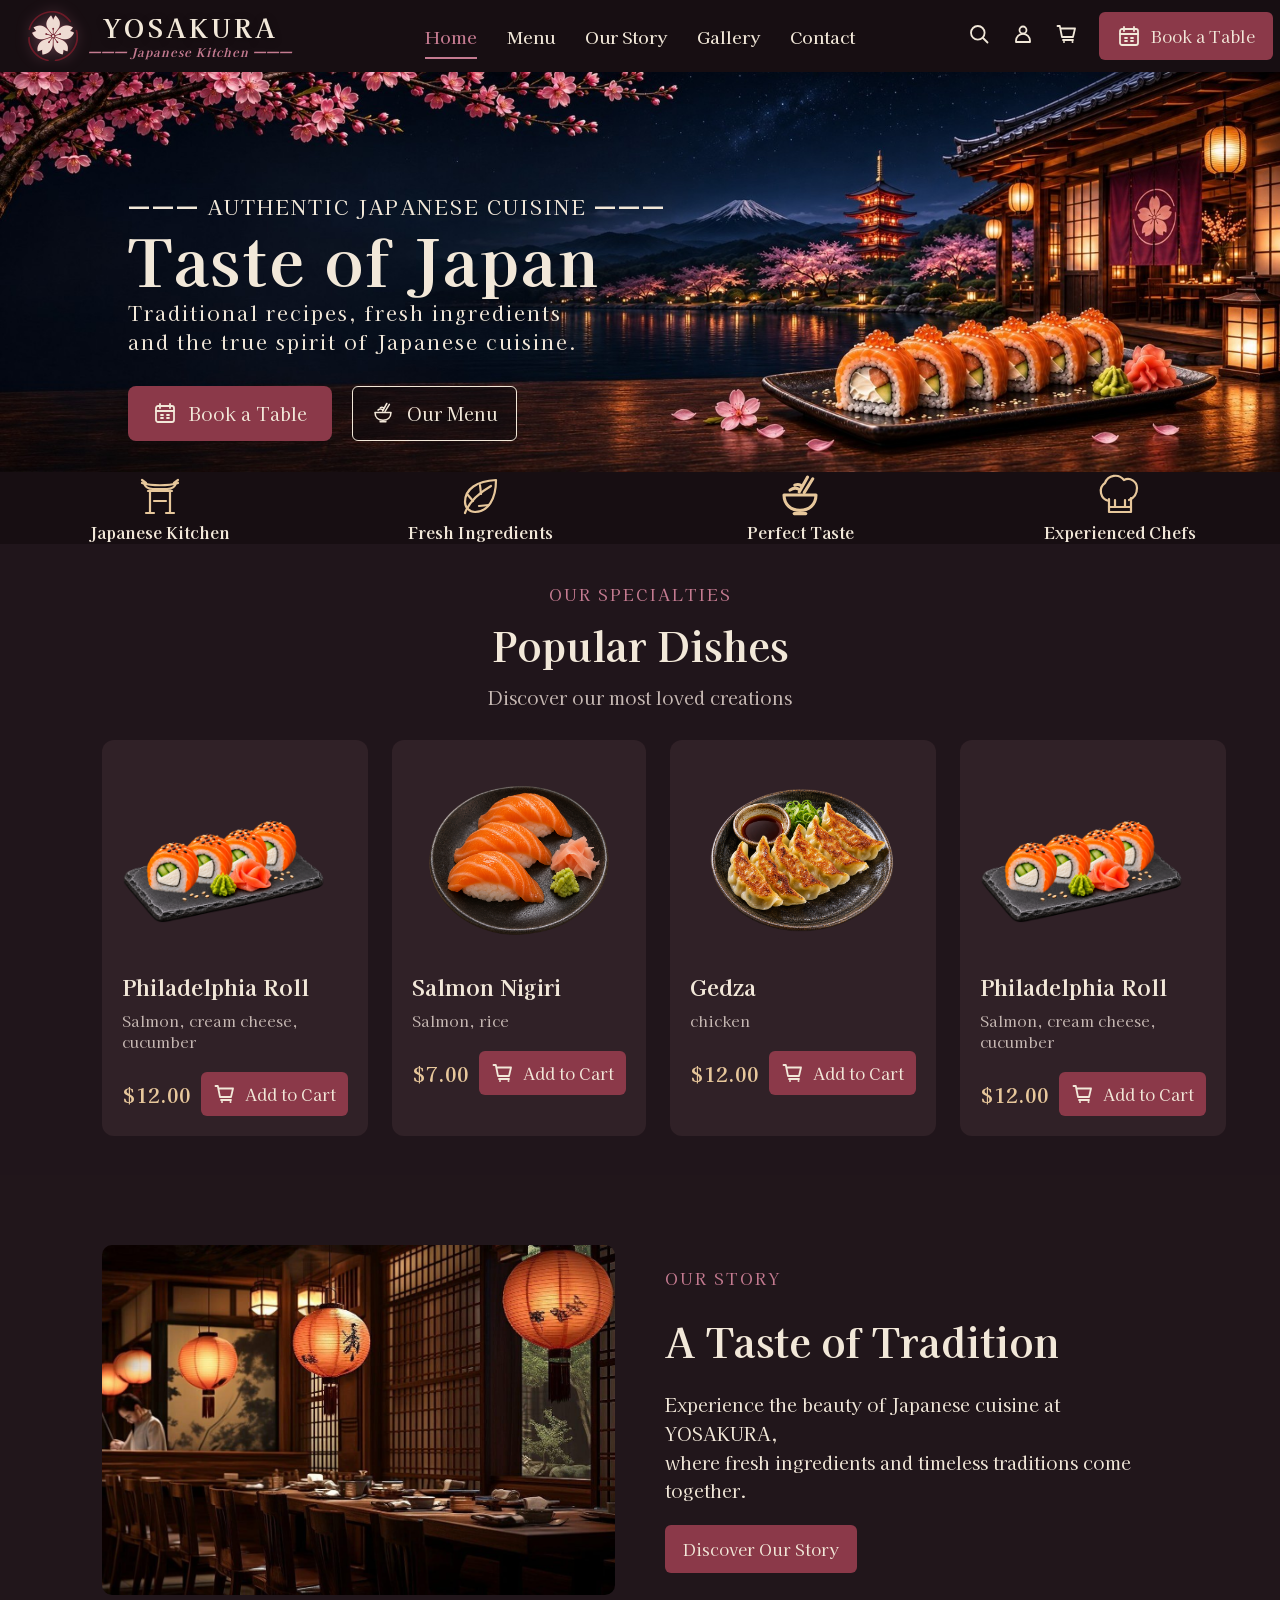
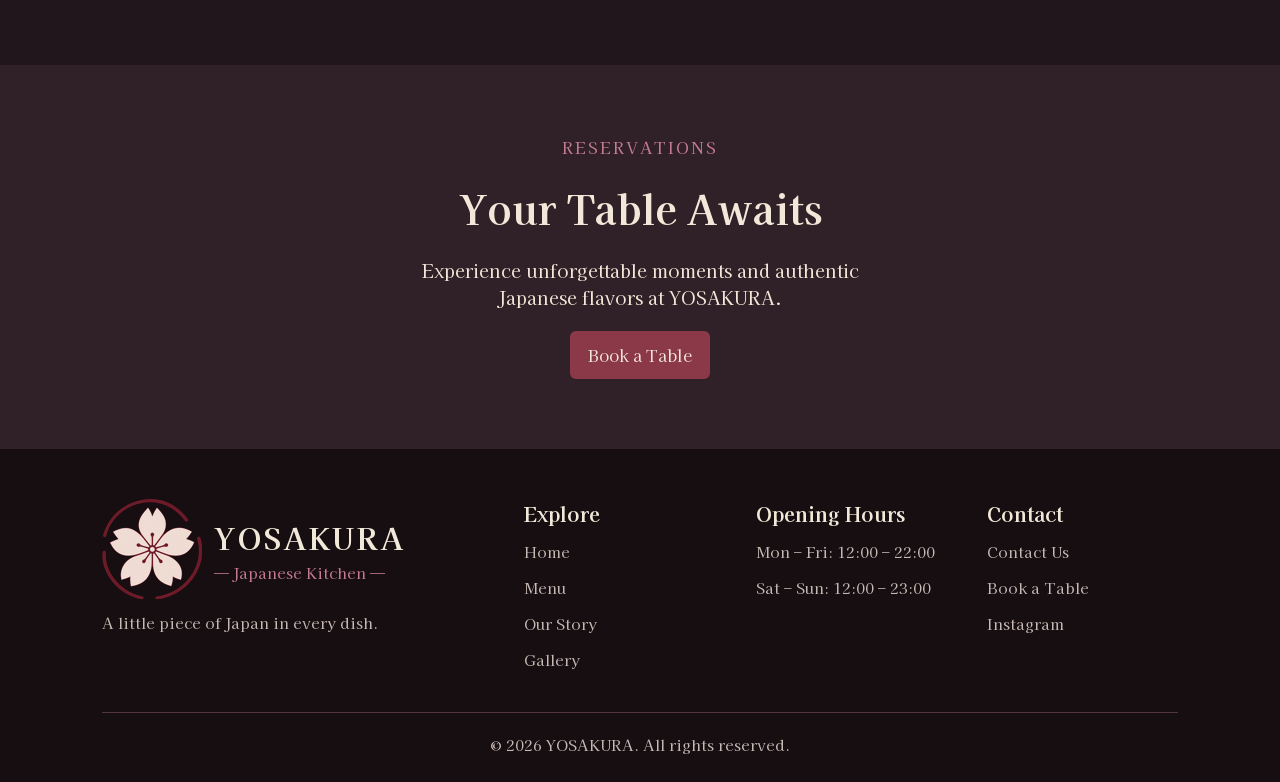
==== commit 8a838f58: "Menu-Sushi-bar" ====
--- a/index.html
+++ b/index.html
@@ -9,7 +9,6 @@
 <link href="https://fonts.googleapis.com/css2?family=Kaisei+Decol:wght@400;500;700&family=LXGW+WenKai+TC&display=swap" rel="stylesheet">
 
 <link rel="stylesheet" href="style.css">
-    <link rel="stylesheet" href="style.css">
     <title>Yosakura</title>
 </head>
 <body>
@@ -35,7 +34,7 @@
                 <a href="#"><img src="/img/search.svg" alt="search"></a>
                 <a href="#"><img src="/img/account.svg" alt="account"></a>
                 <a href="#"><img src="/img/cart.svg" alt="cart"></a>
-                <a href="#" class ="book"><img src="/img/calendar.svg" alt="calendar"><span>Book a Table</span></a>
+                <a href="book.html" class ="book"><img src="/img/calendar.svg" alt="calendar"><span>Book a Table</span></a>
             </div>
 
 
@@ -79,19 +78,19 @@
                     </div>
 
                     <div class="card">
-                        <img src="/img/menu/philadelphia_full_plate.png" alt= "philadelphia">
-                        <h3>Philadelphia Roll</h3>
-                        <p class="contain">Salmon, cream cheese, cucumber</p>
+                        <img src="/img/menu/sushi.png" alt= "salmon-nigiri">
+                        <h3>Salmon Nigiri</h3>
+                        <p class="contain">Salmon, rice</p>
                         <div class="card-bottom">
-                            <p class="price">$12.00</p>
+                            <p class="price">$7.00</p>
                             <a href="#" class="cart-but"><img src="/img/cart.svg" alt="add-to-cart">Add to Cart</a>
                         </div>
                     </div>
 
                     <div class="card">
-                        <img src="/img/menu/philadelphia_full_plate.png" alt= "philadelphia">
-                        <h3>Philadelphia Roll</h3>
-                        <p class="contain">Salmon, cream cheese, cucumber</p>
+                        <img src="/img/menu/gedza.png" alt= "gedza">
+                        <h3>Gedza</h3>
+                        <p class="contain">chicken</p>
                         <div class="card-bottom">
                             <p class="price">$12.00</p>
                             <a href="#" class="cart-but"><img src="/img/cart.svg" alt="add-to-cart">Add to Cart</a>
--- a/style.css
+++ b/style.css
@@ -145,10 +145,9 @@
     border-radius: 6px;
     text-decoration: none;
     white-space: nowrap;
-
+    
     transition: background-color 0.3s ease;
 }
-
 
 
 .book:hover{
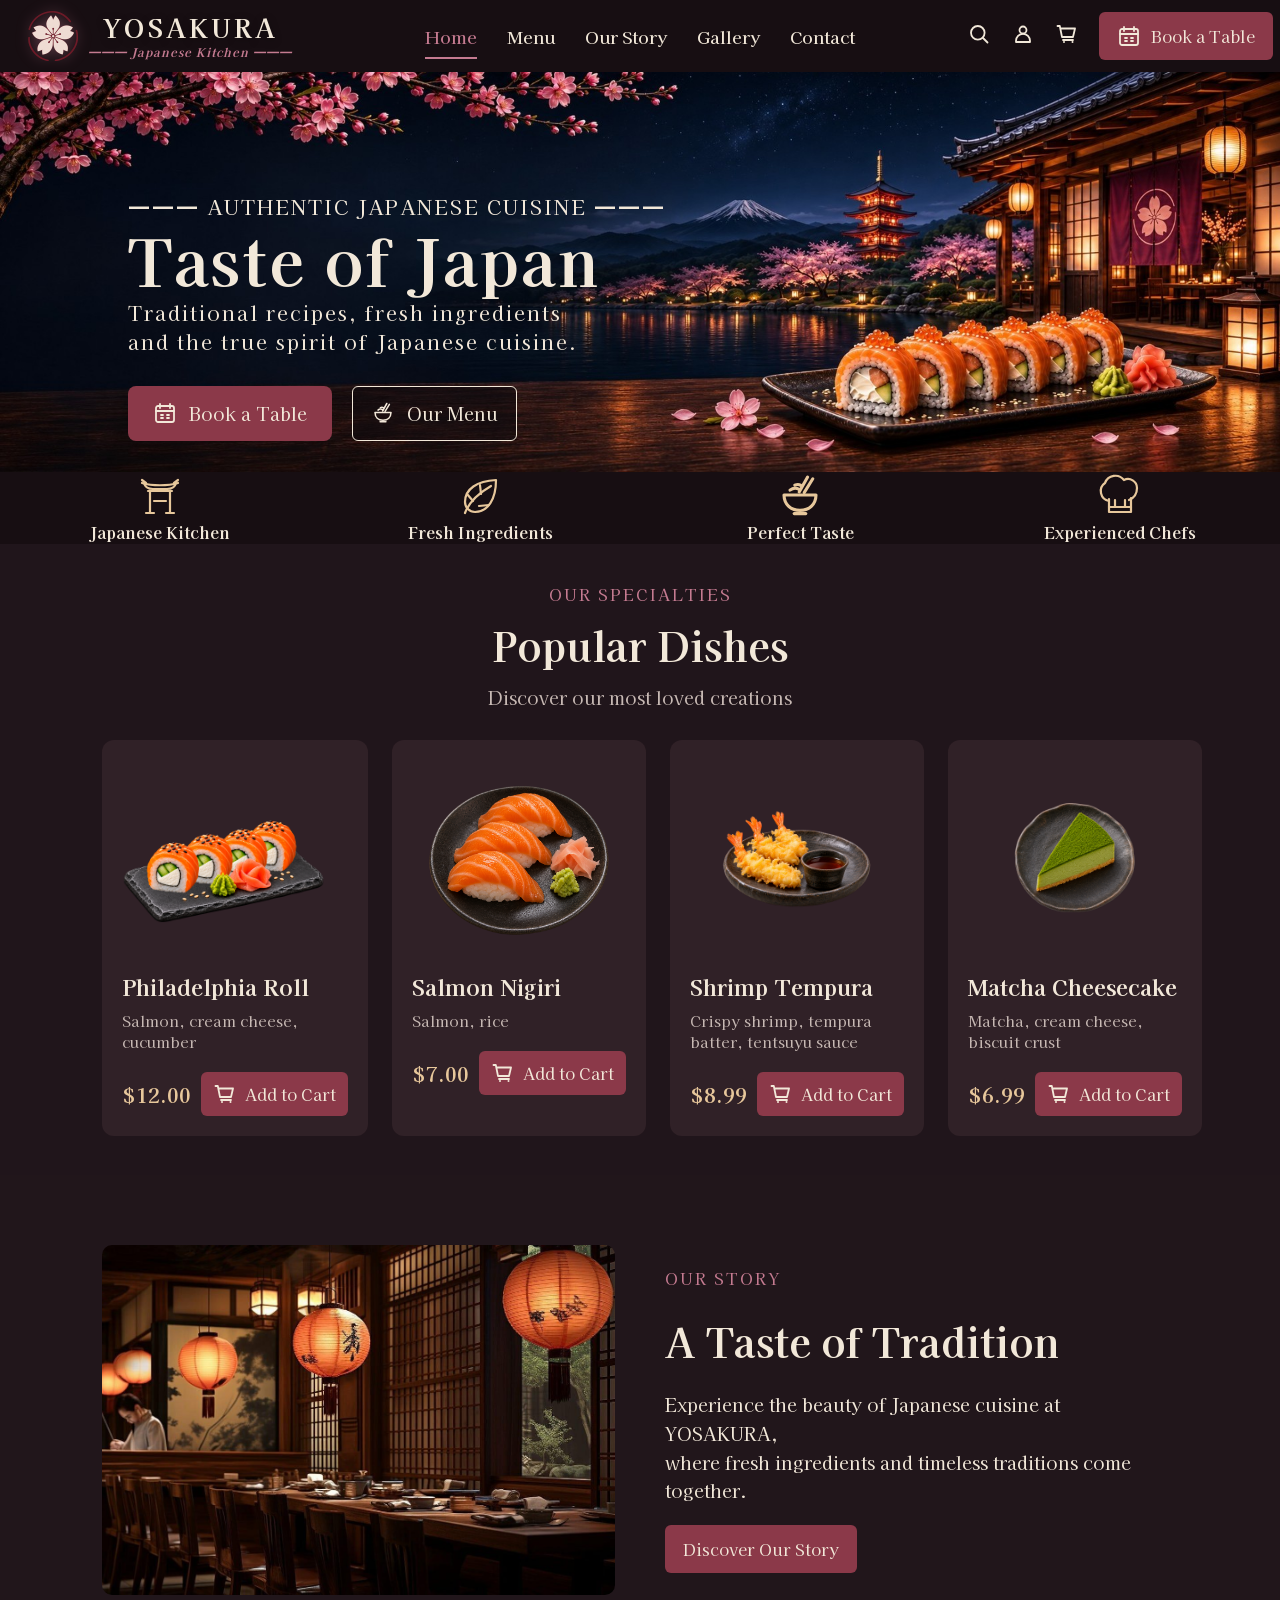
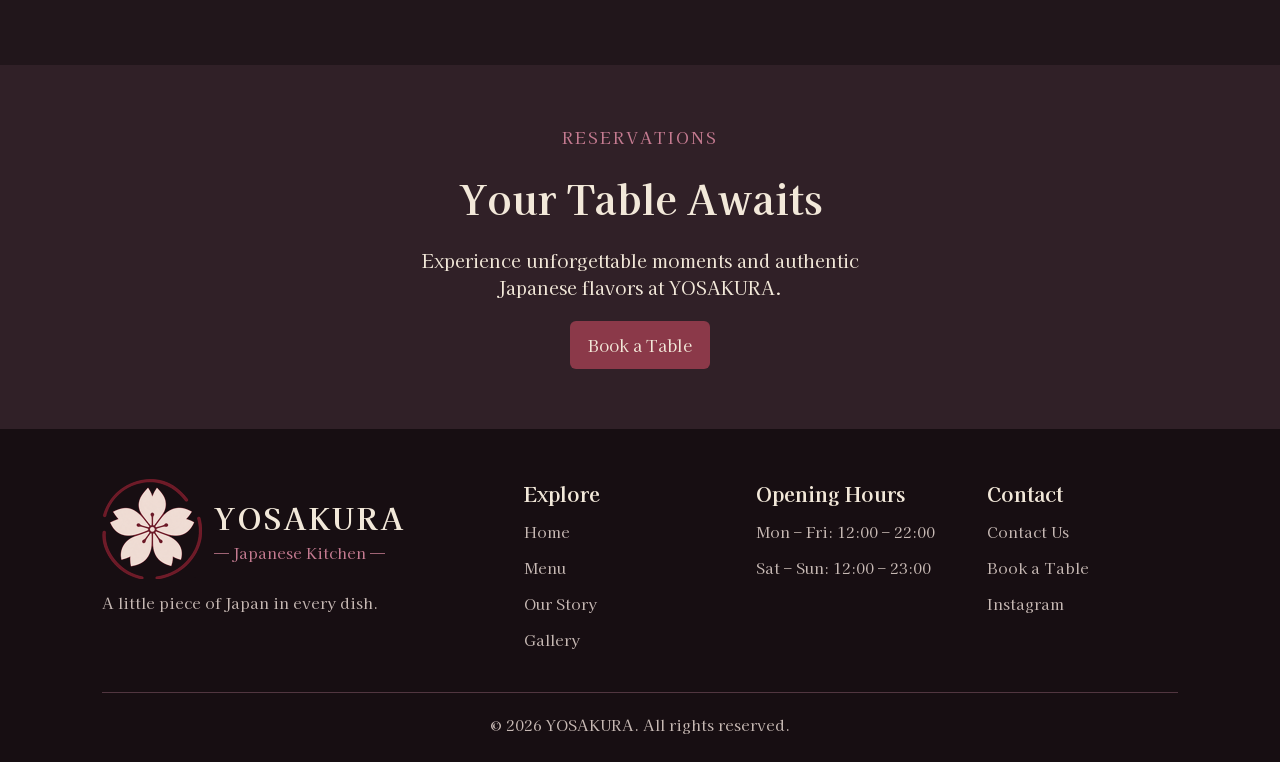
==== commit 84838156: "menu-category-80%" ====
--- a/index.html
+++ b/index.html
@@ -88,24 +88,28 @@
                     </div>
 
                     <div class="card">
-                        <img src="/img/menu/gedza.png" alt= "gedza">
-                        <h3>Gedza</h3>
-                        <p class="contain">chicken</p>
-                        <div class="card-bottom">
-                            <p class="price">$12.00</p>
-                            <a href="#" class="cart-but"><img src="/img/cart.svg" alt="add-to-cart">Add to Cart</a>
-                        </div>
-                    </div>
+                                    <img src="/img/menu/full_plate_shrimp-tempura.png" alt="Shrimp Tempura">
+                                <h3>Shrimp Tempura</h3>
+                                <p class="contain">Crispy shrimp, tempura batter, tentsuyu sauce</p>
+                                <div class="card-bottom">
+                                    <p class="price">$8.99</p>
+                                    <a href="#" class="cart-but">
+                                        <img src="/img/cart.svg" alt="add-to-cart">Add to Cart
+                                    </a>
+                                </div>
+                            </div>
 
-                    <div class="card">
-                        <img src="/img/menu/philadelphia_full_plate.png" alt= "philadelphia">
-                        <h3>Philadelphia Roll</h3>
-                        <p class="contain">Salmon, cream cheese, cucumber</p>
-                        <div class="card-bottom">
-                            <p class="price">$12.00</p>
-                            <a href="#" class="cart-but"><img src="/img/cart.svg" alt="add-to-cart">Add to Cart</a>
-                        </div>
-                    </div>
+                            <div class="card">
+                                    <img src="/img/menu/matcha-сheesecake1.png" alt="Matcha Cheesecake">
+                                <h3>Matcha Cheesecake</h3>
+                                <p class="contain">Matcha, cream cheese, biscuit crust</p>
+                                <div class="card-bottom">
+                                    <p class="price">$6.99</p>
+                                    <a href="#" class="cart-but">
+                                        <img src="/img/cart.svg" alt="add-to-cart">Add to Cart
+                                    </a>
+                                </div>
+                            </div>
 
 
                 </div>
--- a/style.css
+++ b/style.css
@@ -392,7 +392,7 @@
     flex-direction: column;
     align-items: center;
     gap: 20px;
-    padding: 70px 8%;
+    padding: 60px 8%;
     background-color: #302027;
     color: #F2E8D9;
     text-align: center;
